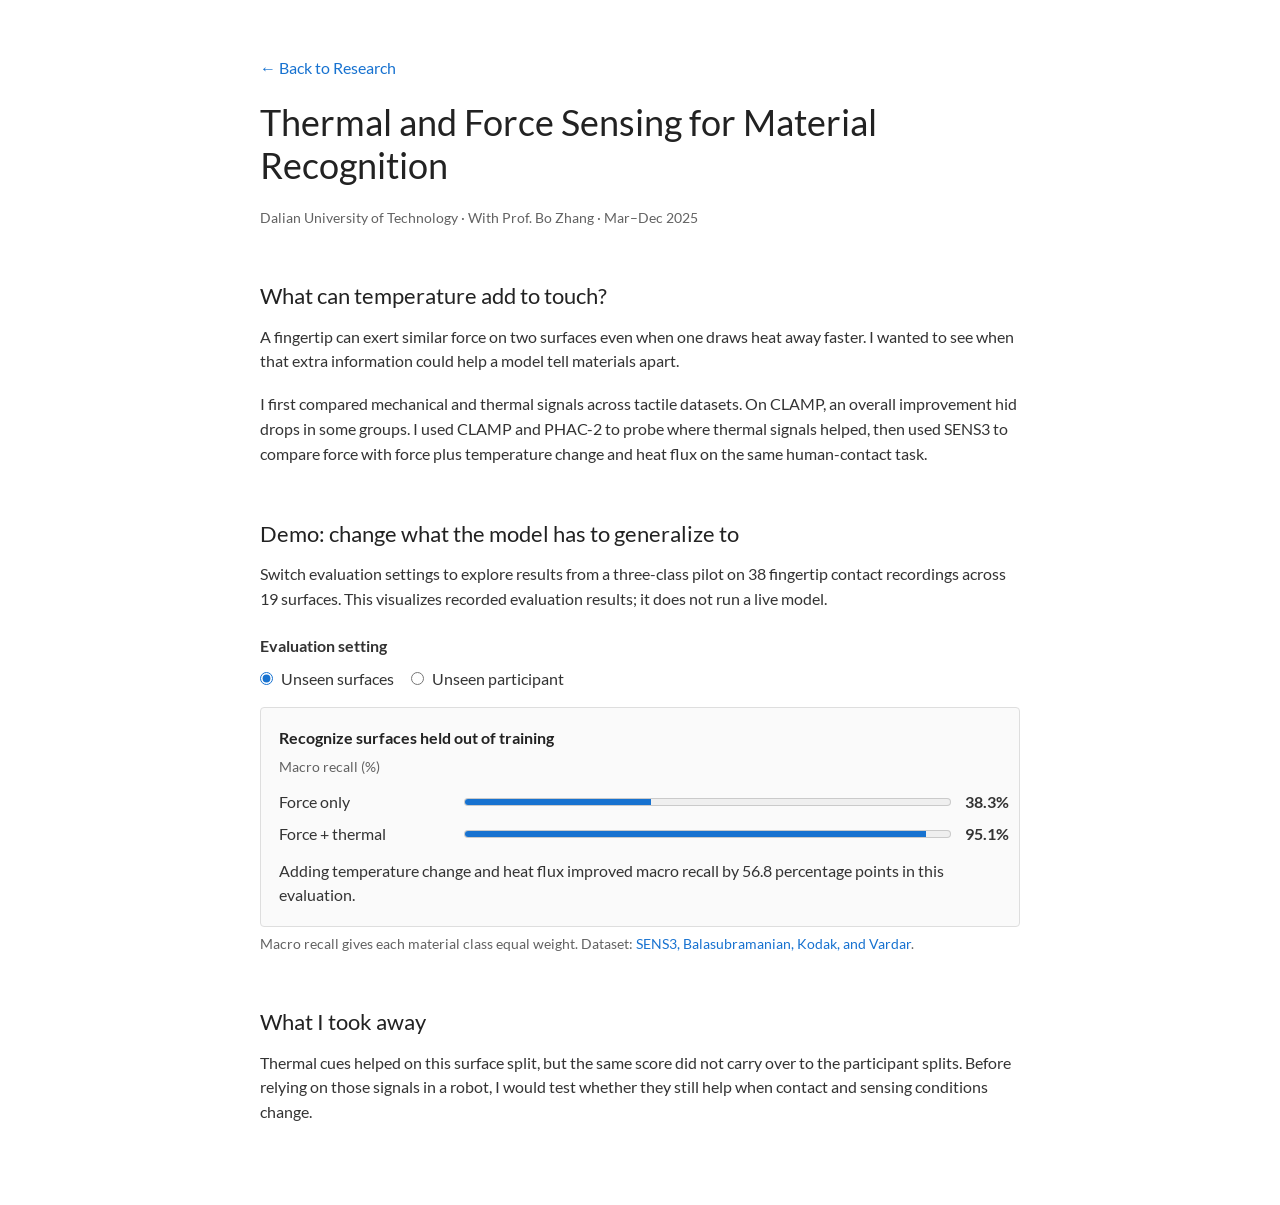
==== thermal-tactile-sensing.html @ 106ea2af "Add tactile sensing research project and evaluation demo" ====
<!doctype html>
<html lang="en">
<head>
  <meta charset="utf-8">
  <meta name="viewport" content="width=device-width, initial-scale=1">
  <meta name="description" content="A tactile sensing project exploring when force and thermal signals help recognize materials.">
  <title>Thermal and Force Sensing for Material Recognition | Zixian Liu</title>
  <link rel="icon" href="data:,">
  <link rel="stylesheet" href="styles.css">
  <link rel="stylesheet" href="thermal-tactile-sensing.css">
</head>
<body>
<a class="skip" href="#main">Skip to content</a>
<main id="main" class="tactile-project">
  <header>
    <p class="back-link"><a href="./#thermal-tactile-sensing">← Back to Research</a></p>
    <h1>Thermal and Force Sensing for Material Recognition</h1>
    <p class="meta">Dalian University of Technology &middot; With Prof. Bo Zhang &middot; Mar–Dec 2025</p>
  </header>
  <section aria-labelledby="question-heading">
    <h2 id="question-heading">What can temperature add to touch?</h2>
    <p>A fingertip can exert similar force on two surfaces even when one draws heat away faster. I wanted to see when that extra information could help a model tell materials apart.</p>
    <p>I first compared mechanical and thermal signals across tactile datasets. On CLAMP, an overall improvement hid drops in some groups. I used CLAMP and PHAC-2 to probe where thermal signals helped, then used SENS3 to compare force with force plus temperature change and heat flux on the same human-contact task.</p>
  </section>
  <section id="demo" aria-labelledby="demo-heading">
    <h2 id="demo-heading">Demo: change what the model has to generalize to</h2>
    <p>Switch evaluation settings to explore results from a three-class pilot on 38 fingertip contact recordings across 19 surfaces. This visualizes recorded evaluation results; it does not run a live model.</p>
    <fieldset class="conditions">
      <legend>Evaluation setting</legend>
      <input type="radio" name="split" value="surface" id="split-surface" checked>
      <label for="split-surface">Unseen surfaces</label>
      <input type="radio" name="split" value="participant" id="split-participant">
      <label for="split-participant">Unseen participant</label>
      <div class="split-results">
        <div class="result-surface">
          <h3>Recognize surfaces held out of training</h3>
          <p class="meta">Macro recall (%)</p>
          <dl class="scores">
            <div><dt>Force only</dt><dd><meter min="0" max="100" value="38.3" aria-label="Force only macro recall"></meter><strong aria-hidden="true">38.3%</strong></dd></div>
            <div><dt>Force + thermal</dt><dd><meter min="0" max="100" value="95.1" aria-label="Force plus thermal macro recall"></meter><strong aria-hidden="true">95.1%</strong></dd></div>
          </dl>
          <p>Adding temperature change and heat flux improved macro recall by 56.8 percentage points in this evaluation.</p>
        </div>
        <div class="result-participant">
          <h3>Train on one participant, test on the other</h3>
          <p class="meta">Macro recall (%) &middot; force + thermal</p>
          <dl class="scores">
            <div><dt>Participant split 1</dt><dd><meter min="0" max="100" value="57.5" aria-label="Participant split 1 macro recall"></meter><strong aria-hidden="true">57.5%</strong></dd></div>
            <div><dt>Participant split 2</dt><dd><meter min="0" max="100" value="69.4" aria-label="Participant split 2 macro recall"></meter><strong aria-hidden="true">69.4%</strong></dd></div>
          </dl>
          <p>The participant splits also used less training data, so this comparison does not isolate the effect of changing participants.</p>
        </div>
      </div>
    </fieldset>
    <p class="meta">Macro recall gives each material class equal weight. Dataset: <a href="https://www.sens3.net/about" rel="noopener noreferrer">SENS3, Balasubramanian, Kodak, and Vardar</a>.</p>
  </section>
  <section aria-labelledby="takeaway-heading">
    <h2 id="takeaway-heading">What I took away</h2>
    <p>Thermal cues helped on this surface split, but the same score did not carry over to the participant splits. Before relying on those signals in a robot, I would test whether they still help when contact and sensing conditions change.</p>
  </section>
</main>
</body>
</html>
---- styles.css ----
@font-face { font-family: Lato; font-style: normal; font-weight: 400; font-display: swap; src: url('assets/fonts/Lato-Regular.woff2') format('woff2'); }
@font-face { font-family: Lato; font-style: normal; font-weight: 700; font-display: swap; src: url('assets/fonts/Lato-Bold.woff2') format('woff2'); }
* { box-sizing: border-box; }
html { scroll-behavior: smooth; }
body { margin: 0; background: #fff; color: #333; font: 16px/1.55 Lato, Arial, sans-serif; }
main { width: min(100% - 64px, 900px); margin: 56px auto 80px; }
h1, h2, h3, p { margin: 0; }
h1 { grid-area: name; font-size: 36px; line-height: 1.2; font-weight: 400; color: #222; margin-bottom: 20px; }
h2 { font-size: 22px; line-height: 1.35; font-weight: 400; color: #222; margin-bottom: 26px; }
h3 { font-size: 16px; line-height: 1.5; font-weight: 700; color: #222; }
p + p { margin-top: 18px; }
a { color: #1772d0; text-decoration: none; }
a:hover { text-decoration: underline; }
a:focus-visible { outline: 2px solid #1772d0; outline-offset: 3px; }
strong { font-weight: 700; }
.intro { display: grid; grid-template-columns: minmax(0, 1fr) 200px; grid-template-areas: "name photo" "history photo" "interests photo" "links photo"; column-gap: 48px; align-items: start; }
.bio-history { grid-area: history; }
.bio-interests { grid-area: interests; }
.engineering .project-list { list-style: none; margin: 0; padding: 0; }
.project-row { display: grid; grid-template-columns: 240px minmax(0, 1fr); gap: 32px; align-items: center; }
.project-row + .project-row { margin-top: 32px; }
.project-visual { width: 240px; max-width: 100%; margin: 0; }
.project-image-link { display: block; cursor: zoom-in; }
.project-visual img { display: block; width: 100%; height: auto; }
.project-visual figcaption, .multimodal-visual figcaption { margin-top: 8px; color: #626262; font-size: 12px; line-height: 1.5; text-align: center; }
.photo-credit { display: block; margin-top: 4px; font-size: 10px; line-height: 1.5; }
.xinu-photo .project-image-link { width: 130px; max-width: 100%; margin-inline: auto; }
.project-summary { min-width: 0; }
.project-summary .project-links { display: flex; flex-wrap: wrap; gap: 8px 16px; margin-top: 6px; font-size: 13px; line-height: 1.5; }
.project-visual video { display: block; width: 100%; height: auto; background: #000; }
.portrait { grid-area: photo; display: block; width: 200px; height: auto; margin-top: 6px; }
.links { grid-area: links; margin-top: 24px; }
.links .separator { padding: 0 8px; color: #555; }
section { margin-top: 52px; }
article + article { margin-top: 40px; }
.meta { color: #626262; font-size: 14px; line-height: 1.55; margin-top: 6px; }
.description { max-width: 72ch; margin-top: 12px; }
.with-media { display: flex; align-items: flex-start; gap: 32px; }
.research-media { flex: 0 0 240px; margin: 3px 0 0; }
.multimodal-visual { width: 240px; max-width: 100%; }
.multimodal-visual img { display: block; width: 100%; height: auto; }
.research-media video { display: block; width: 100%; height: auto; aspect-ratio: 16 / 9; background: #000; }
.video-frame { position: relative; }
.video-play { position: absolute; top: 50%; left: 50%; transform: translate(-50%, -50%); display: grid; place-items: center; width: 48px; height: 48px; padding: 0; border: 1px solid rgba(255, 255, 255, .8); border-radius: 50%; background: rgba(0, 0, 0, .68); color: #fff; cursor: pointer; touch-action: manipulation; }
.video-play svg { display: block; width: 24px; height: 24px; }
.video-play:hover { background: rgba(0, 0, 0, .82); }
.video-play:focus-visible { outline: 3px solid #1772d0; outline-offset: 3px; }
.video-play:disabled { cursor: wait; }
.video-status { margin-top: 6px; color: #626262; font-size: 12px; line-height: 1.4; }
.video-play[hidden], .video-status[hidden] { display: none; }
.research-text { min-width: 0; }
.skip { position: absolute; top: -70px; left: 20px; padding: 6px 10px; background: #fff; }
.skip:focus { top: 5px; }
@media (max-width: 680px) {
  main { width: calc(100% - 40px); margin: 32px auto 56px; }
  .intro { grid-template-columns: minmax(0, 1fr) 96px; grid-template-areas: "name photo" "history history" "interests interests" "links links"; column-gap: 24px; }
  h1 { align-self: center; font-size: 32px; margin-bottom: 0; }
  .portrait { width: 96px; margin: 0; }
  .bio-history { margin-top: 24px; }
  .links { margin-top: 22px; }
  h2 { margin-bottom: 24px; }
  .with-media { display: block; }
  .research-media { max-width: 560px; margin: 0 0 20px; }
  .multimodal-visual { width: 100%; max-width: 320px; }
  .project-row { display: block; }
  .project-row + .project-row { margin-top: 32px; }
  .project-visual { width: 100%; max-width: 320px; margin-bottom: 16px; }
  section { margin-top: 40px; }
  article + article { margin-top: 34px; }
}
@media (prefers-reduced-motion: reduce) { html { scroll-behavior: auto; } }
@media print { .skip { display: none; } main { width: 100%; margin: 0; } section, article { break-inside: avoid; } a { color: inherit; } }
---- thermal-tactile-sensing.css ----
.tactile-project { max-width: 760px; }
.tactile-project .back-link { margin-bottom: 20px; }
.tactile-project h2 { margin-bottom: 14px; }
.conditions { margin: 22px 0 0; padding: 0; border: 0; min-inline-size: 0; }
.conditions legend { margin-bottom: 8px; padding: 0; font-weight: 700; }
.conditions > label { margin: 0 14px 0 0; cursor: pointer; }
.conditions > input { margin: 0 5px 0 0; accent-color: #1772d0; }
.conditions > input:focus-visible { outline: 2px solid #1772d0; outline-offset: 3px; }
.split-results { margin-top: 16px; padding: 18px; border: 1px solid #dedede; border-radius: 4px; background: #fafafa; }
.result-surface, .result-participant { display: none; }
#split-surface:checked ~ .split-results .result-surface,
#split-participant:checked ~ .split-results .result-participant { display: block; }
.scores { display: grid; gap: 7px; margin: 12px 0; }
.scores > div { display: grid; grid-template-columns: minmax(0, 173px) minmax(0, 1fr); gap: 12px; align-items: center; }
.scores dd { display: grid; grid-template-columns: minmax(0, 1fr) 4ch; gap: 14px; align-items: center; margin: 0; font-variant-numeric: tabular-nums; }
.scores strong { text-align: right; }
.scores meter { width: 100%; height: 16px; accent-color: #1772d0; }
.scores meter::-webkit-meter-optimum-value { background: #1772d0; }
.scores meter::-moz-meter-bar { background: #1772d0; }
@media (max-width: 475px) {
  .scores > div { grid-template-columns: minmax(0, 1fr); gap: 1px; }
  .tactile-project .back-link { margin-bottom: 14px; }
}
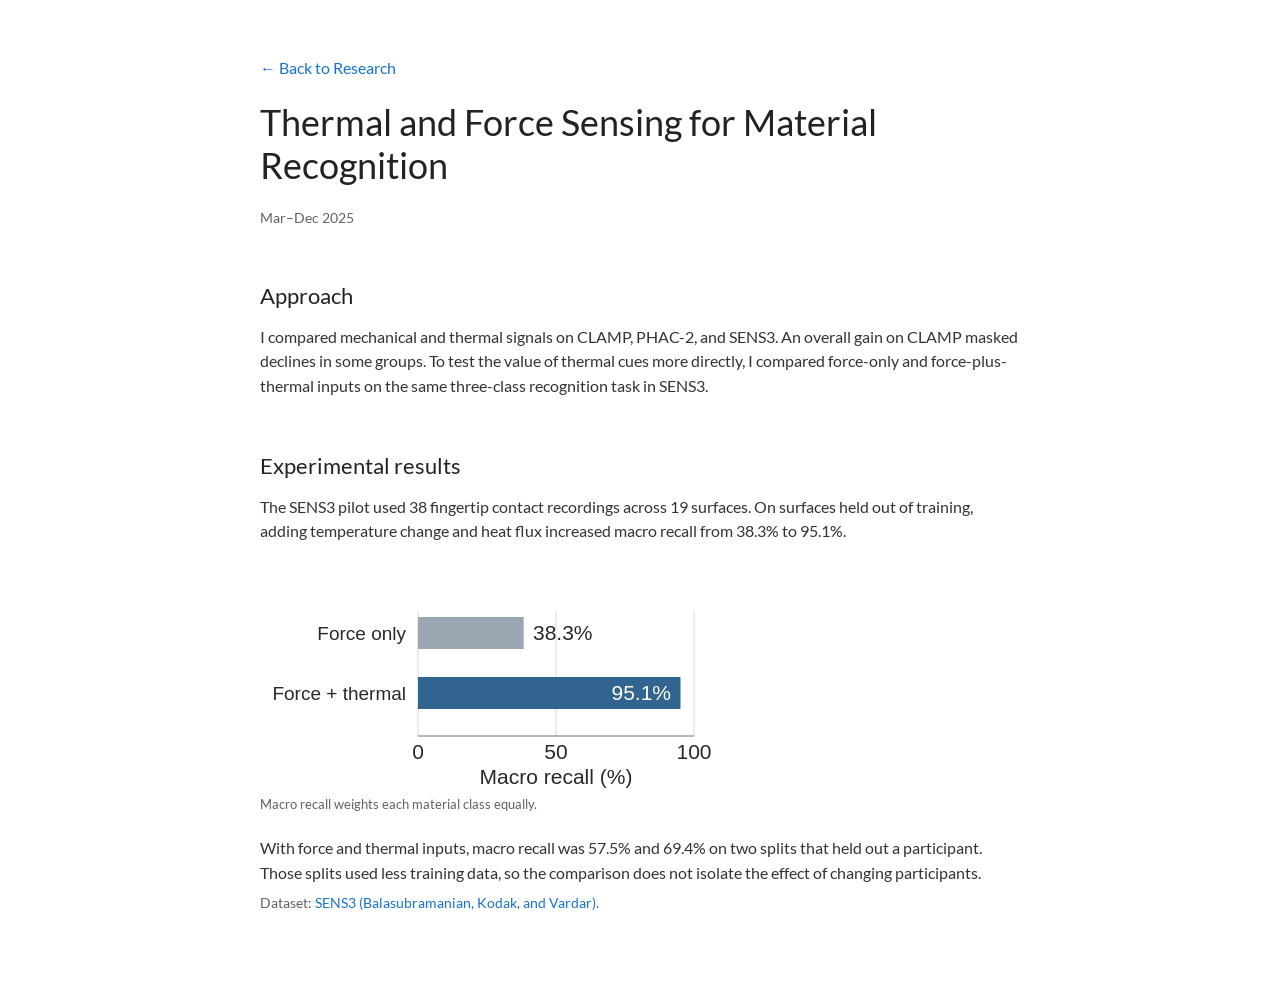
==== commit 53c4162d: "Present tactile sensing as research with measured results" ====
--- a/thermal-tactile-sensing.html
+++ b/thermal-tactile-sensing.html
@@ -3,7 +3,7 @@
 <head>
   <meta charset="utf-8">
   <meta name="viewport" content="width=device-width, initial-scale=1">
-  <meta name="description" content="A tactile sensing project exploring when force and thermal signals help recognize materials.">
+  <meta name="description" content="Experiments comparing force and thermal signals for tactile material recognition.">
   <title>Thermal and Force Sensing for Material Recognition | Zixian Liu</title>
   <link rel="icon" href="data:,">
   <link rel="stylesheet" href="styles.css">
@@ -15,48 +15,18 @@
   <header>
     <p class="back-link"><a href="./#thermal-tactile-sensing">← Back to Research</a></p>
     <h1>Thermal and Force Sensing for Material Recognition</h1>
-    <p class="meta">Dalian University of Technology &middot; With Prof. Bo Zhang &middot; Mar–Dec 2025</p>
+    <p class="meta">Mar–Dec 2025</p>
   </header>
-  <section aria-labelledby="question-heading">
-    <h2 id="question-heading">What can temperature add to touch?</h2>
-    <p>A fingertip can exert similar force on two surfaces even when one draws heat away faster. I wanted to see when that extra information could help a model tell materials apart.</p>
-    <p>I first compared mechanical and thermal signals across tactile datasets. On CLAMP, an overall improvement hid drops in some groups. I used CLAMP and PHAC-2 to probe where thermal signals helped, then used SENS3 to compare force with force plus temperature change and heat flux on the same human-contact task.</p>
+  <section aria-labelledby="approach-heading">
+    <h2 id="approach-heading">Approach</h2>
+    <p>I compared mechanical and thermal signals on CLAMP, PHAC-2, and SENS3. An overall gain on CLAMP masked declines in some groups. To test the value of thermal cues more directly, I compared force-only and force-plus-thermal inputs on the same three-class recognition task in SENS3.</p>
   </section>
-  <section id="demo" aria-labelledby="demo-heading">
-    <h2 id="demo-heading">Demo: change what the model has to generalize to</h2>
-    <p>Switch evaluation settings to explore results from a three-class pilot on 38 fingertip contact recordings across 19 surfaces. This visualizes recorded evaluation results; it does not run a live model.</p>
-    <fieldset class="conditions">
-      <legend>Evaluation setting</legend>
-      <input type="radio" name="split" value="surface" id="split-surface" checked>
-      <label for="split-surface">Unseen surfaces</label>
-      <input type="radio" name="split" value="participant" id="split-participant">
-      <label for="split-participant">Unseen participant</label>
-      <div class="split-results">
-        <div class="result-surface">
-          <h3>Recognize surfaces held out of training</h3>
-          <p class="meta">Macro recall (%)</p>
-          <dl class="scores">
-            <div><dt>Force only</dt><dd><meter min="0" max="100" value="38.3" aria-label="Force only macro recall"></meter><strong aria-hidden="true">38.3%</strong></dd></div>
-            <div><dt>Force + thermal</dt><dd><meter min="0" max="100" value="95.1" aria-label="Force plus thermal macro recall"></meter><strong aria-hidden="true">95.1%</strong></dd></div>
-          </dl>
-          <p>Adding temperature change and heat flux improved macro recall by 56.8 percentage points in this evaluation.</p>
-        </div>
-        <div class="result-participant">
-          <h3>Train on one participant, test on the other</h3>
-          <p class="meta">Macro recall (%) &middot; force + thermal</p>
-          <dl class="scores">
-            <div><dt>Participant split 1</dt><dd><meter min="0" max="100" value="57.5" aria-label="Participant split 1 macro recall"></meter><strong aria-hidden="true">57.5%</strong></dd></div>
-            <div><dt>Participant split 2</dt><dd><meter min="0" max="100" value="69.4" aria-label="Participant split 2 macro recall"></meter><strong aria-hidden="true">69.4%</strong></dd></div>
-          </dl>
-          <p>The participant splits also used less training data, so this comparison does not isolate the effect of changing participants.</p>
-        </div>
-      </div>
-    </fieldset>
-    <p class="meta">Macro recall gives each material class equal weight. Dataset: <a href="https://www.sens3.net/about" rel="noopener noreferrer">SENS3, Balasubramanian, Kodak, and Vardar</a>.</p>
-  </section>
-  <section aria-labelledby="takeaway-heading">
-    <h2 id="takeaway-heading">What I took away</h2>
-    <p>Thermal cues helped on this surface split, but the same score did not carry over to the participant splits. Before relying on those signals in a robot, I would test whether they still help when contact and sensing conditions change.</p>
+  <section id="demo" aria-labelledby="results-heading">
+    <h2 id="results-heading">Experimental results</h2>
+    <p>The SENS3 pilot used 38 fingertip contact recordings across 19 surfaces. On surfaces held out of training, adding temperature change and heat flux increased macro recall from 38.3% to 95.1%.</p>
+    <figure class="tactile-results"><img src="assets/projects/thermal-tactile-sensing.svg" alt="On held-out surfaces, macro recall was 38.3% with force only and 95.1% with force plus thermal signals." width="480" height="222"><figcaption>Macro recall weights each material class equally.</figcaption></figure>
+    <p>With force and thermal inputs, macro recall was 57.5% and 69.4% on two splits that held out a participant. Those splits used less training data, so the comparison does not isolate the effect of changing participants.</p>
+    <p class="meta">Dataset: <a href="https://www.sens3.net/about">SENS3 (Balasubramanian, Kodak, and Vardar)</a>.</p>
   </section>
 </main>
 </body>
--- a/thermal-tactile-sensing.css
+++ b/thermal-tactile-sensing.css
@@ -1,23 +1,6 @@
 .tactile-project { max-width: 760px; }
 .tactile-project .back-link { margin-bottom: 20px; }
 .tactile-project h2 { margin-bottom: 14px; }
-.conditions { margin: 22px 0 0; padding: 0; border: 0; min-inline-size: 0; }
-.conditions legend { margin-bottom: 8px; padding: 0; font-weight: 700; }
-.conditions > label { margin: 0 14px 0 0; cursor: pointer; }
-.conditions > input { margin: 0 5px 0 0; accent-color: #1772d0; }
-.conditions > input:focus-visible { outline: 2px solid #1772d0; outline-offset: 3px; }
-.split-results { margin-top: 16px; padding: 18px; border: 1px solid #dedede; border-radius: 4px; background: #fafafa; }
-.result-surface, .result-participant { display: none; }
-#split-surface:checked ~ .split-results .result-surface,
-#split-participant:checked ~ .split-results .result-participant { display: block; }
-.scores { display: grid; gap: 7px; margin: 12px 0; }
-.scores > div { display: grid; grid-template-columns: minmax(0, 173px) minmax(0, 1fr); gap: 12px; align-items: center; }
-.scores dd { display: grid; grid-template-columns: minmax(0, 1fr) 4ch; gap: 14px; align-items: center; margin: 0; font-variant-numeric: tabular-nums; }
-.scores strong { text-align: right; }
-.scores meter { width: 100%; height: 16px; accent-color: #1772d0; }
-.scores meter::-webkit-meter-optimum-value { background: #1772d0; }
-.scores meter::-moz-meter-bar { background: #1772d0; }
-@media (max-width: 475px) {
-  .scores > div { grid-template-columns: minmax(0, 1fr); gap: 1px; }
-  .tactile-project .back-link { margin-bottom: 14px; }
-}
+.tactile-results { max-width: 480px; margin: 22px 0; }
+.tactile-results img { display: block; width: 100%; height: auto; }
+.tactile-results figcaption { margin-top: 6px; font-size: 13px; color: #626262; }
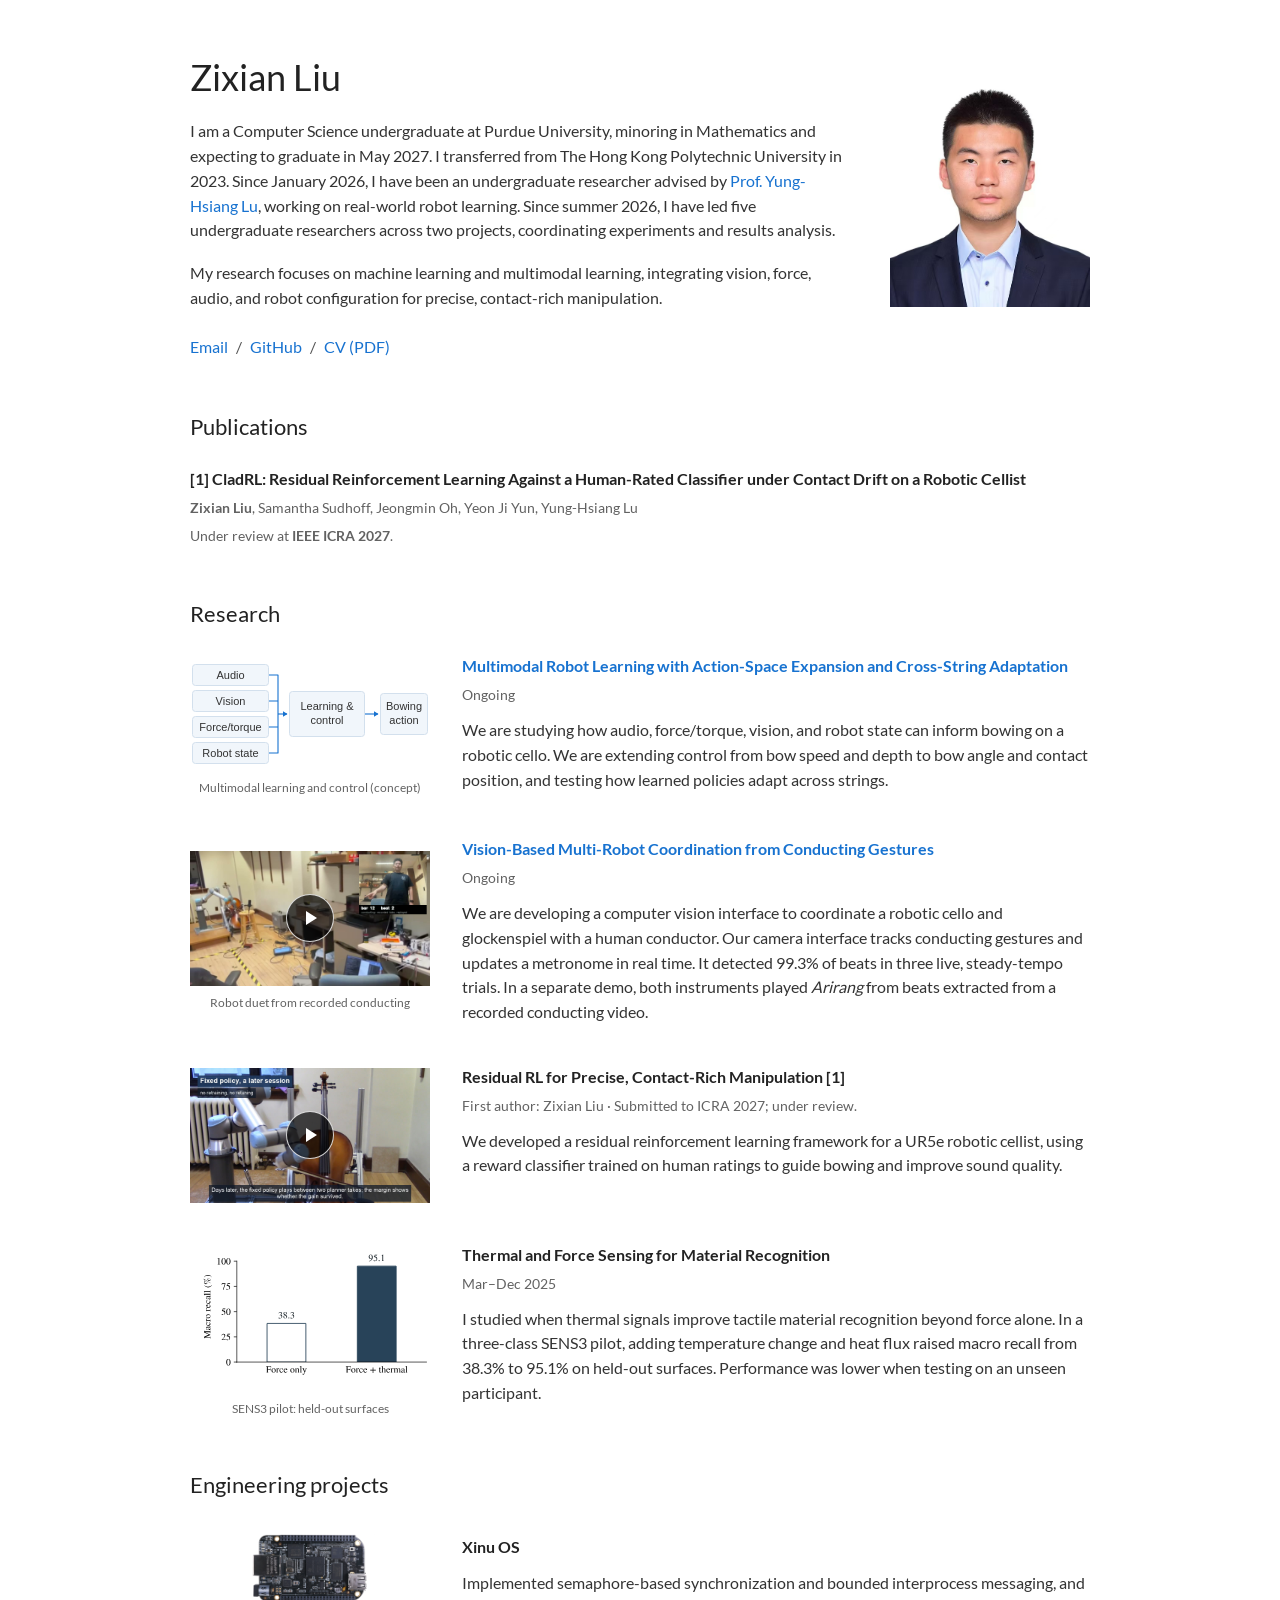
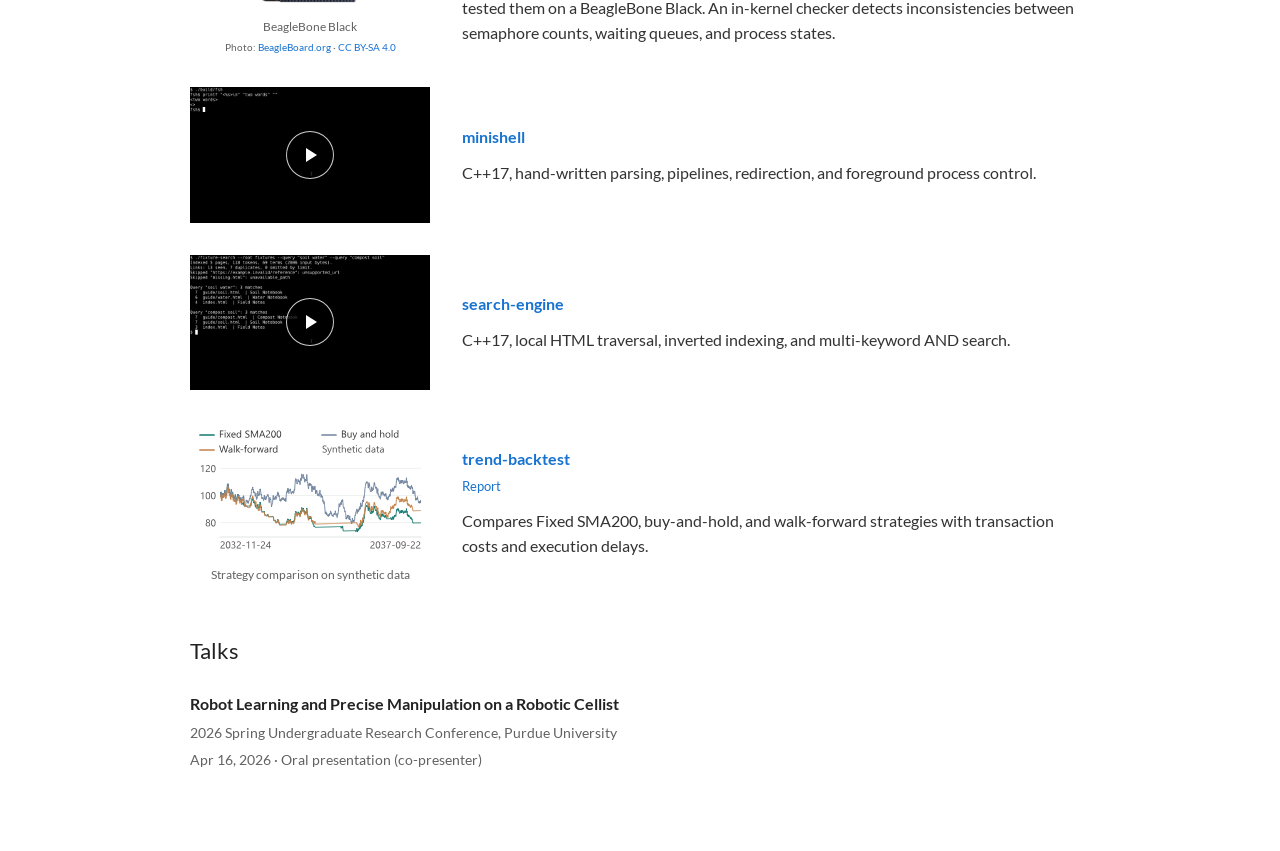
==== commit 54a860c1: "Replace tactile demo with a standalone scientific figure" ====
--- a/thermal-tactile-sensing.html
+++ b/thermal-tactile-sensing.html
@@ -3,31 +3,11 @@
 <head>
   <meta charset="utf-8">
   <meta name="viewport" content="width=device-width, initial-scale=1">
-  <meta name="description" content="Experiments comparing force and thermal signals for tactile material recognition.">
-  <title>Thermal and Force Sensing for Material Recognition | Zixian Liu</title>
-  <link rel="icon" href="data:,">
-  <link rel="stylesheet" href="styles.css">
-  <link rel="stylesheet" href="thermal-tactile-sensing.css">
+  <meta http-equiv="refresh" content="0; url=./#thermal-tactile-sensing">
+  <link rel="canonical" href="https://kevin-liu-pu.github.io/#thermal-tactile-sensing">
+  <title>Thermal and Force Sensing for Material Recognition</title>
 </head>
 <body>
-<a class="skip" href="#main">Skip to content</a>
-<main id="main" class="tactile-project">
-  <header>
-    <p class="back-link"><a href="./#thermal-tactile-sensing">← Back to Research</a></p>
-    <h1>Thermal and Force Sensing for Material Recognition</h1>
-    <p class="meta">Mar–Dec 2025</p>
-  </header>
-  <section aria-labelledby="approach-heading">
-    <h2 id="approach-heading">Approach</h2>
-    <p>I compared mechanical and thermal signals on CLAMP, PHAC-2, and SENS3. An overall gain on CLAMP masked declines in some groups. To test the value of thermal cues more directly, I compared force-only and force-plus-thermal inputs on the same three-class recognition task in SENS3.</p>
-  </section>
-  <section id="demo" aria-labelledby="results-heading">
-    <h2 id="results-heading">Experimental results</h2>
-    <p>The SENS3 pilot used 38 fingertip contact recordings across 19 surfaces. On surfaces held out of training, adding temperature change and heat flux increased macro recall from 38.3% to 95.1%.</p>
-    <figure class="tactile-results"><img src="assets/projects/thermal-tactile-sensing.svg" alt="On held-out surfaces, macro recall was 38.3% with force only and 95.1% with force plus thermal signals." width="480" height="222"><figcaption>Macro recall weights each material class equally.</figcaption></figure>
-    <p>With force and thermal inputs, macro recall was 57.5% and 69.4% on two splits that held out a participant. Those splits used less training data, so the comparison does not isolate the effect of changing participants.</p>
-    <p class="meta">Dataset: <a href="https://www.sens3.net/about">SENS3 (Balasubramanian, Kodak, and Vardar)</a>.</p>
-  </section>
-</main>
+  <p><a href="./#thermal-tactile-sensing">Thermal and Force Sensing for Material Recognition</a></p>
 </body>
 </html>
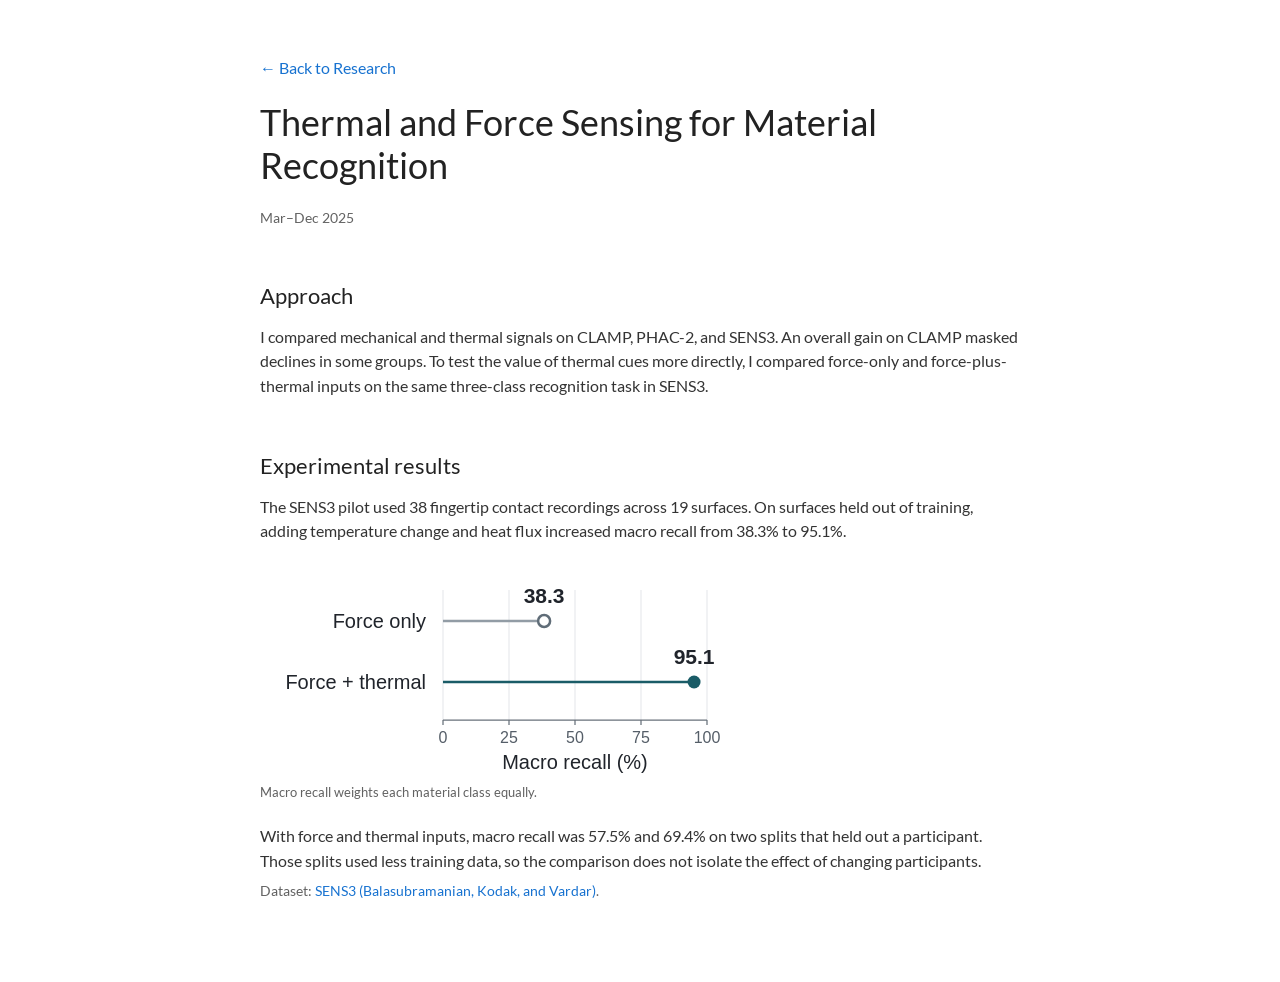
==== commit c12a4faa: "Restore tactile research details as a static title link" ====
--- a/thermal-tactile-sensing.html
+++ b/thermal-tactile-sensing.html
@@ -3,11 +3,31 @@
 <head>
   <meta charset="utf-8">
   <meta name="viewport" content="width=device-width, initial-scale=1">
-  <meta http-equiv="refresh" content="0; url=./#thermal-tactile-sensing">
-  <link rel="canonical" href="https://kevin-liu-pu.github.io/#thermal-tactile-sensing">
-  <title>Thermal and Force Sensing for Material Recognition</title>
+  <meta name="description" content="Experiments comparing force and thermal signals for tactile material recognition.">
+  <title>Thermal and Force Sensing for Material Recognition | Zixian Liu</title>
+  <link rel="icon" href="data:,">
+  <link rel="stylesheet" href="styles.css">
+  <link rel="stylesheet" href="thermal-tactile-sensing.css">
 </head>
 <body>
-  <p><a href="./#thermal-tactile-sensing">Thermal and Force Sensing for Material Recognition</a></p>
+<a class="skip" href="#main">Skip to content</a>
+<main id="main" class="tactile-project">
+  <header>
+    <p class="back-link"><a href="./#thermal-tactile-sensing">← Back to Research</a></p>
+    <h1>Thermal and Force Sensing for Material Recognition</h1>
+    <p class="meta">Mar–Dec 2025</p>
+  </header>
+  <section aria-labelledby="approach-heading">
+    <h2 id="approach-heading">Approach</h2>
+    <p>I compared mechanical and thermal signals on CLAMP, PHAC-2, and SENS3. An overall gain on CLAMP masked declines in some groups. To test the value of thermal cues more directly, I compared force-only and force-plus-thermal inputs on the same three-class recognition task in SENS3.</p>
+  </section>
+  <section id="results" aria-labelledby="results-heading">
+    <h2 id="results-heading">Experimental results</h2>
+    <p>The SENS3 pilot used 38 fingertip contact recordings across 19 surfaces. On surfaces held out of training, adding temperature change and heat flux increased macro recall from 38.3% to 95.1%.</p>
+    <figure class="tactile-results"><img src="assets/projects/sens3-heldout-recall.svg" alt="On held-out surfaces, macro recall was 38.3% with force only and 95.1% with force plus thermal signals." width="480" height="210"><figcaption>Macro recall weights each material class equally.</figcaption></figure>
+    <p>With force and thermal inputs, macro recall was 57.5% and 69.4% on two splits that held out a participant. Those splits used less training data, so the comparison does not isolate the effect of changing participants.</p>
+    <p class="meta">Dataset: <a href="https://www.sens3.net/about">SENS3 (Balasubramanian, Kodak, and Vardar)</a>.</p>
+  </section>
+</main>
 </body>
 </html>
--- a/styles.css
+++ b/styles.css
@@ -0,0 +1,73 @@
+
+@font-face { font-family: Lato; font-style: normal; font-weight: 400; font-display: swap; src: url('assets/fonts/Lato-Regular.woff2') format('woff2'); }
+@font-face { font-family: Lato; font-style: normal; font-weight: 700; font-display: swap; src: url('assets/fonts/Lato-Bold.woff2') format('woff2'); }
+* { box-sizing: border-box; }
+html { scroll-behavior: smooth; }
+body { margin: 0; background: #fff; color: #333; font: 16px/1.55 Lato, Arial, sans-serif; }
+main { width: min(100% - 64px, 900px); margin: 56px auto 80px; }
+h1, h2, h3, p { margin: 0; }
+h1 { grid-area: name; font-size: 36px; line-height: 1.2; font-weight: 400; color: #222; margin-bottom: 20px; }
+h2 { font-size: 22px; line-height: 1.35; font-weight: 400; color: #222; margin-bottom: 26px; }
+h3 { font-size: 16px; line-height: 1.5; font-weight: 700; color: #222; }
+p + p { margin-top: 18px; }
+a { color: #1772d0; text-decoration: none; }
+a:hover { text-decoration: underline; }
+a:focus-visible { outline: 2px solid #1772d0; outline-offset: 3px; }
+strong { font-weight: 700; }
+.intro { display: grid; grid-template-columns: minmax(0, 1fr) 200px; grid-template-areas: "name photo" "history photo" "interests photo" "links photo"; column-gap: 48px; align-items: start; }
+.bio-history { grid-area: history; }
+.bio-interests { grid-area: interests; }
+.engineering .project-list { list-style: none; margin: 0; padding: 0; }
+.project-row { display: grid; grid-template-columns: 240px minmax(0, 1fr); gap: 32px; align-items: center; }
+.project-row + .project-row { margin-top: 32px; }
+.project-visual { width: 240px; max-width: 100%; margin: 0; }
+.project-image-link { display: block; cursor: zoom-in; }
+.project-visual img { display: block; width: 100%; height: auto; }
+.project-visual figcaption, .multimodal-visual figcaption { margin-top: 8px; color: #626262; font-size: 12px; line-height: 1.5; text-align: center; }
+.photo-credit { display: block; margin-top: 4px; font-size: 10px; line-height: 1.5; }
+.xinu-photo .project-image-link { width: 130px; max-width: 100%; margin-inline: auto; }
+.project-summary { min-width: 0; }
+.project-summary .project-links { display: flex; flex-wrap: wrap; gap: 8px 16px; margin-top: 6px; font-size: 13px; line-height: 1.5; }
+.project-visual video { display: block; width: 100%; height: auto; background: #000; }
+.portrait { grid-area: photo; display: block; width: 200px; height: auto; margin-top: 6px; }
+.links { grid-area: links; margin-top: 24px; }
+.links .separator { padding: 0 8px; color: #555; }
+section { margin-top: 52px; }
+article + article { margin-top: 40px; }
+.meta { color: #626262; font-size: 14px; line-height: 1.55; margin-top: 6px; }
+.description { max-width: 72ch; margin-top: 12px; }
+.with-media { display: flex; align-items: flex-start; gap: 32px; }
+.research-media { flex: 0 0 240px; margin: 3px 0 0; }
+.multimodal-visual { width: 240px; max-width: 100%; }
+.multimodal-visual img { display: block; width: 100%; height: auto; }
+.research-media video { display: block; width: 100%; height: auto; aspect-ratio: 16 / 9; background: #000; }
+.video-frame { position: relative; }
+.video-play { position: absolute; top: 50%; left: 50%; transform: translate(-50%, -50%); display: grid; place-items: center; width: 48px; height: 48px; padding: 0; border: 1px solid rgba(255, 255, 255, .8); border-radius: 50%; background: rgba(0, 0, 0, .68); color: #fff; cursor: pointer; touch-action: manipulation; }
+.video-play svg { display: block; width: 24px; height: 24px; }
+.video-play:hover { background: rgba(0, 0, 0, .82); }
+.video-play:focus-visible { outline: 3px solid #1772d0; outline-offset: 3px; }
+.video-play:disabled { cursor: wait; }
+.video-status { margin-top: 6px; color: #626262; font-size: 12px; line-height: 1.4; }
+.video-play[hidden], .video-status[hidden] { display: none; }
+.research-text { min-width: 0; }
+.skip { position: absolute; top: -70px; left: 20px; padding: 6px 10px; background: #fff; }
+.skip:focus { top: 5px; }
+@media (max-width: 680px) {
+  main { width: calc(100% - 40px); margin: 32px auto 56px; }
+  .intro { grid-template-columns: minmax(0, 1fr) 96px; grid-template-areas: "name photo" "history history" "interests interests" "links links"; column-gap: 24px; }
+  h1 { align-self: center; font-size: 32px; margin-bottom: 0; }
+  .portrait { width: 96px; margin: 0; }
+  .bio-history { margin-top: 24px; }
+  .links { margin-top: 22px; }
+  h2 { margin-bottom: 24px; }
+  .with-media { display: block; }
+  .research-media { max-width: 560px; margin: 0 0 20px; }
+  .multimodal-visual { width: 100%; max-width: 320px; }
+  .project-row { display: block; }
+  .project-row + .project-row { margin-top: 32px; }
+  .project-visual { width: 100%; max-width: 320px; margin-bottom: 16px; }
+  section { margin-top: 40px; }
+  article + article { margin-top: 34px; }
+}
+@media (prefers-reduced-motion: reduce) { html { scroll-behavior: auto; } }
+@media print { .skip { display: none; } main { width: 100%; margin: 0; } section, article { break-inside: avoid; } a { color: inherit; } }
--- a/thermal-tactile-sensing.css
+++ b/thermal-tactile-sensing.css
@@ -0,0 +1,6 @@
+.tactile-project { max-width: 760px; }
+.tactile-project .back-link { margin-bottom: 20px; }
+.tactile-project h2 { margin-bottom: 14px; }
+.tactile-results { max-width: 480px; margin: 22px 0; }
+.tactile-results img { display: block; width: 100%; height: auto; }
+.tactile-results figcaption { margin-top: 6px; font-size: 13px; color: #626262; }
